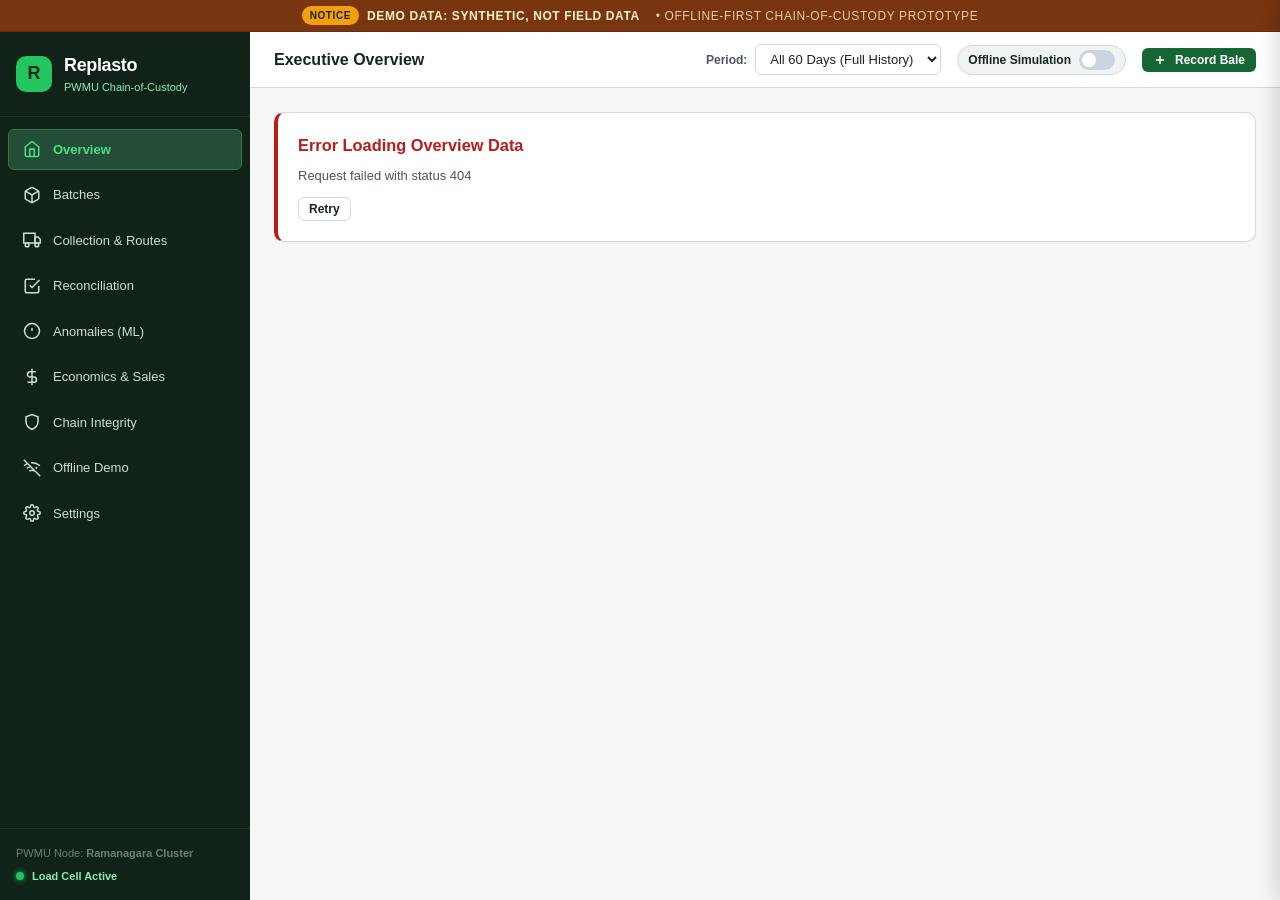
==== static/index.html @ 485a79fe "Initial commit: Replasto offline-first chain-of-custody dashboard" ====
<!DOCTYPE html>
<html lang="en">
<head>
  <meta charset="UTF-8">
  <meta name="viewport" content="width=device-width, initial-scale=1.0">
  <title>Replasto — Rural Plastic Waste Chain-of-Custody</title>
  <link rel="stylesheet" href="/static/css/style.css">
  <!-- Offline Vendored Chart.js (No external network calls) -->
  <script src="/static/vendor/chart.umd.min.js"></script>
</head>
<body>

  <!-- Persistent Demo Data Banner (Visible Across Every Screen) -->
  <header class="demo-banner" role="banner" id="demoBanner">
    <span class="badge-pill">NOTICE</span>
    <span>DEMO DATA: synthetic, not field data</span>
    <span style="opacity: 0.8; font-weight: normal; margin-left: 8px;">• Offline-first chain-of-custody prototype</span>
  </header>

  <div class="app-container">
    
    <!-- Left Navigation Sidebar -->
    <aside class="sidebar" id="sidebar" aria-label="Main Navigation">
      <div class="sidebar-header">
        <div class="brand-icon" aria-hidden="true">R</div>
        <div class="brand-text">
          <h1>Replasto</h1>
          <p>PWMU Chain-of-Custody</p>
        </div>
      </div>

      <nav class="sidebar-nav" id="sidebarNav">
        <a class="nav-item active" data-page="overview" id="nav-overview">
          <svg viewBox="0 0 24 24" fill="none" stroke-width="2"><path d="M3 9l9-7 9 7v11a2 2 0 0 1-2 2H5a2 2 0 0 1-2-2z"></path><polyline points="9 22 9 12 15 12 15 22"></polyline></svg>
          <span>Overview</span>
        </a>
        <a class="nav-item" data-page="batches" id="nav-batches">
          <svg viewBox="0 0 24 24" fill="none" stroke-width="2"><path d="M21 16V8a2 2 0 0 0-1-1.73l-7-4a2 2 0 0 0-2 0l-7 4A2 2 0 0 0 3 8v8a2 2 0 0 0 1 1.73l7 4a2 2 0 0 0 2 0l7-4A2 2 0 0 0 21 16z"></path><polyline points="3.27 6.96 12 12.01 20.73 6.96"></polyline><line x1="12" y1="22.08" x2="12" y2="12"></line></svg>
          <span>Batches</span>
        </a>
        <a class="nav-item" data-page="collection" id="nav-collection">
          <svg viewBox="0 0 24 24" fill="none" stroke-width="2"><rect x="1" y="3" width="15" height="13"></rect><polygon points="16 8 20 8 23 11 23 16 16 16 16 8"></polygon><circle cx="5.5" cy="18.5" r="2.5"></circle><circle cx="18.5" cy="18.5" r="2.5"></circle></svg>
          <span>Collection & Routes</span>
        </a>
        <a class="nav-item" data-page="reconciliation" id="nav-reconciliation">
          <svg viewBox="0 0 24 24" fill="none" stroke-width="2"><polyline points="9 11 12 14 22 4"></polyline><path d="M21 12v7a2 2 0 0 1-2 2H5a2 2 0 0 1-2-2V5a2 2 0 0 1 2-2h11"></path></svg>
          <span>Reconciliation</span>
        </a>
        <a class="nav-item" data-page="anomalies" id="nav-anomalies">
          <svg viewBox="0 0 24 24" fill="none" stroke-width="2"><circle cx="12" cy="12" r="10"></circle><line x1="12" y1="8" x2="12" y2="12"></line><line x1="12" y1="16" x2="12.01" y2="16"></line></svg>
          <span>Anomalies (ML)</span>
        </a>
        <a class="nav-item" data-page="economics" id="nav-economics">
          <svg viewBox="0 0 24 24" fill="none" stroke-width="2"><line x1="12" y1="1" x2="12" y2="23"></line><path d="M17 5H9.5a3.5 3.5 0 0 0 0 7h5a3.5 3.5 0 0 1 0 7H6"></path></svg>
          <span>Economics & Sales</span>
        </a>
        <a class="nav-item" data-page="integrity" id="nav-integrity">
          <svg viewBox="0 0 24 24" fill="none" stroke-width="2"><path d="M12 22s8-4 8-10V5l-8-3-8 3v7c0 6 8 10 8 10z"></path></svg>
          <span>Chain Integrity</span>
        </a>
        <a class="nav-item" data-page="offline" id="nav-offline">
          <svg viewBox="0 0 24 24" fill="none" stroke-width="2"><line x1="1" y1="1" x2="23" y2="23"></line><path d="M16.72 11.06A10.94 10.94 0 0 1 19 12.55"></path><path d="M5 12.55a10.94 10.94 0 0 1 5.17-2.39"></path><path d="M10.71 5.05A16 16 0 0 1 22.58 9"></path><path d="M1.42 9a15.91 15.91 0 0 1 4.7-2.88"></path><path d="M8.53 16.11a6 6 0 0 1 6.95 0"></path><line x1="12" y1="20" x2="12.01" y2="20"></line></svg>
          <span>Offline Demo</span>
        </a>
        <a class="nav-item" data-page="settings" id="nav-settings">
          <svg viewBox="0 0 24 24" fill="none" stroke-width="2"><circle cx="12" cy="12" r="3"></circle><path d="M19.4 15a1.65 1.65 0 0 0 .33 1.82l.06.06a2 2 0 0 1 0 2.83 2 2 0 0 1-2.83 0l-.06-.06a1.65 1.65 0 0 0-1.82-.33 1.65 1.65 0 0 0-1 1.51V21a2 2 0 0 1-2 2 2 2 0 0 1-2-2v-.09A1.65 1.65 0 0 0 9 19.4a1.65 1.65 0 0 0-1.82.33l-.06.06a2 2 0 0 1-2.83 0 2 2 0 0 1 0-2.83l.06-.06a1.65 1.65 0 0 0 .33-1.82 1.65 1.65 0 0 0-1.51-1H3a2 2 0 0 1-2-2 2 2 0 0 1 2-2h.09A1.65 1.65 0 0 0 4.6 9a1.65 1.65 0 0 0-.33-1.82l-.06-.06a2 2 0 0 1 0-2.83 2 2 0 0 1 2.83 0l.06.06a1.65 1.65 0 0 0 1.82.33H9a1.65 1.65 0 0 0 1-1.51V3a2 2 0 0 1 2-2 2 2 0 0 1 2 2v.09a1.65 1.65 0 0 0 1 1.51 1.65 1.65 0 0 0 1.82-.33l.06-.06a2 2 0 0 1 2.83 0 2 2 0 0 1 0 2.83l-.06.06a1.65 1.65 0 0 0-.33 1.82V9a1.65 1.65 0 0 0 1.51 1H21a2 2 0 0 1 2 2 2 2 0 0 1-2 2h-.09a1.65 1.65 0 0 0-1.51 1z"></path></svg>
          <span>Settings</span>
        </a>
      </nav>

      <div class="sidebar-footer">
        <div>PWMU Node: <strong>Ramanagara Cluster</strong></div>
        <div class="node-status-indicator">
          <div class="pulse-dot"></div>
          <span>Load Cell Active</span>
        </div>
      </div>
    </aside>

    <!-- Main Wrapper -->
    <div class="main-wrapper">
      
      <!-- Top Application Bar -->
      <header class="top-bar">
        <div class="top-bar-left">
          <button class="menu-toggle-btn" id="menuToggleBtn" aria-label="Toggle Navigation">
            <svg width="20" height="20" viewBox="0 0 24 24" fill="none" stroke="currentColor" stroke-width="2"><line x1="3" y1="12" x2="21" y2="12"></line><line x1="3" y1="6" x2="21" y2="6"></line><line x1="3" y1="18" x2="21" y2="18"></line></svg>
          </button>
          <div class="page-title-badge" id="topPageTitle">Overview</div>
        </div>

        <div class="top-bar-right">
          <!-- Global Date Range Filter -->
          <div class="filter-group">
            <label for="globalDateRange">Period:</label>
            <select class="select-input" id="globalDateRange">
              <option value="ALL">All 60 Days (Full History)</option>
              <option value="30">Last 30 Days</option>
              <option value="14">Last 14 Days</option>
              <option value="7">Last 7 Days</option>
            </select>
          </div>

          <!-- Offline Simulation Toggle Switch -->
          <div class="offline-toggle-container" title="Simulate field shed disconnection without network">
            <span class="offline-label">Offline Simulation</span>
            <label class="toggle-switch">
              <input type="checkbox" id="offlineModeToggle">
              <span class="toggle-slider"></span>
            </label>
            <span class="offline-queue-badge" id="offlineQueueBadge" style="display:none;">Queued: 0</span>
          </div>

          <!-- Quick Action: Record Bale -->
          <button class="btn btn-primary btn-sm" id="quickAddBatchBtn">
            <svg width="14" height="14" viewBox="0 0 24 24" fill="none" stroke="currentColor" stroke-width="2.5"><line x1="12" y1="5" x2="12" y2="19"></line><line x1="5" y1="12" x2="19" y2="12"></line></svg>
            <span>Record Bale</span>
          </button>
        </div>
      </header>

      <!-- Dynamic Page View Container -->
      <main class="content-area" id="appView">
        <!-- Injected via ES Modules router -->
      </main>

    </div>
  </div>

  <!-- Detail Drawer for Batches -->
  <div class="drawer-backdrop" id="drawerBackdrop"></div>
  <aside class="detail-drawer" id="batchDrawer" aria-label="Batch Details Drawer">
    <div class="drawer-header">
      <h3 style="font-size: 16px; font-weight: 700;" id="drawerTitle">Bale Details</h3>
      <button class="drawer-close-btn" id="drawerCloseBtn" aria-label="Close drawer">&times;</button>
    </div>
    <div class="drawer-body" id="drawerBody">
      <!-- Dynamic Batch Data -->
    </div>
  </aside>

  <!-- Add Batch Modal -->
  <div class="modal-backdrop" id="addBatchModal">
    <div class="modal-dialog">
      <div class="modal-header">
        <h3 style="font-size: 15px; font-weight: 700;">Record Hardware Bale Weighment</h3>
        <button class="drawer-close-btn" id="closeAddBatchModal">&times;</button>
      </div>
      <form id="addBatchForm">
        <div class="modal-body">
          <div class="form-group">
            <label for="newBatchVillage">Village Shed Node</label>
            <select class="form-control" id="newBatchVillage" required>
              <!-- Populated via API -->
            </select>
          </div>
          <div class="form-group">
            <label for="newBatchStream">Plastic Stream</label>
            <select class="form-control" id="newBatchStream" required>
              <option value="MLP">MLP (Multi-Layer Plastic)</option>
              <option value="HDPE">HDPE (High-Density Polyethylene)</option>
              <option value="LDPE">LDPE (Low-Density Film)</option>
              <option value="PET">PET (Bottles & Containers)</option>
              <option value="Mixed">Mixed Plastics</option>
            </select>
          </div>
          <div class="form-group">
            <label for="newBatchKg">Load Cell Mass (kg)</label>
            <input type="number" step="0.1" min="1" max="250" class="form-control" id="newBatchKg" placeholder="e.g. 56.4" required>
            <div class="form-helper">Calibrated digital scale reading from node load-cell platform.</div>
          </div>
          <div class="form-group">
            <label for="newBatchOperator">Operator ID</label>
            <input type="text" class="form-control" id="newBatchOperator" value="OP-101 (Ramesh)" required>
          </div>
        </div>
        <div class="modal-footer">
          <button type="button" class="btn btn-secondary" id="cancelAddBatch">Cancel</button>
          <button type="submit" class="btn btn-primary" id="submitAddBatch">Save Weighment</button>
        </div>
      </form>
    </div>
  </div>

  <!-- Edit Version Modal -->
  <div class="modal-backdrop" id="editVersionModal">
    <div class="modal-dialog">
      <div class="modal-header">
        <h3 style="font-size: 15px; font-weight: 700;">Create Corrective Batch Version</h3>
        <button class="drawer-close-btn" id="closeEditVersionModal">&times;</button>
      </div>
      <form id="editVersionForm">
        <div class="modal-body">
          <input type="hidden" id="editBatchId">
          <div style="font-size: 12px; color: var(--color-text-muted); margin-bottom: 12px;">
            Edits create a new version row and append to the audit trail. Prior records are preserved in the tamper-evident chain.
          </div>
          <div class="form-group">
            <label for="editStream">Plastic Stream</label>
            <select class="form-control" id="editStream">
              <option value="MLP">MLP (Multi-Layer Plastic)</option>
              <option value="HDPE">HDPE (High-Density Polyethylene)</option>
              <option value="LDPE">LDPE (Low-Density Film)</option>
              <option value="PET">PET (Bottles & Containers)</option>
              <option value="Mixed">Mixed Plastics</option>
            </select>
          </div>
          <div class="form-group">
            <label for="editKg">Corrected Mass (kg)</label>
            <input type="number" step="0.1" min="1" class="form-control" id="editKg" required>
          </div>
          <div class="form-group">
            <label for="editReason">Audit Reason for Correction</label>
            <input type="text" class="form-control" id="editReason" placeholder="e.g. Tare tare offset re-check after zero calibration" required minlength="4">
          </div>
        </div>
        <div class="modal-footer">
          <button type="button" class="btn btn-secondary" id="cancelEditVersion">Cancel</button>
          <button type="submit" class="btn btn-primary">Save New Version</button>
        </div>
      </form>
    </div>
  </div>

  <!-- Toast Notification Root -->
  <div class="toast-container" id="toastContainer" aria-live="polite"></div>

  <!-- Application Bootstrap -->
  <script type="module" src="/static/js/app.js"></script>

</body>
</html>
---- static/css/style.css ----
/* Replasto - Offline-First Chain-of-Custody System
   Design System: Earth & Forest Sustainability Palette (Zero Blue)
   Primary: Forest Green (#166534), Deep Pine (#14281D), Amber (#D97706), Alert Red (#B91C1C)
*/

:root {
  /* Brand Earth / Forest Colors */
  --color-primary: #166534;
  --color-primary-hover: #14532D;
  --color-primary-light: #DCFCE7;
  --color-primary-border: #86EFAC;
  
  --color-dark-pine: #14281D;
  --color-sidebar-bg: #112218;
  --color-sidebar-hover: #1B3828;
  --color-sidebar-active: #234D37;

  /* Accent & Warnings (Warm Amber/Ochre) */
  --color-accent: #D97706;
  --color-accent-light: #FEF3C7;
  --color-accent-dark: #92400E;

  /* Status Colors */
  --color-success: #15803D;
  --color-success-bg: #F0FDF4;
  --color-success-border: #BBF7D0;

  --color-warning: #B45309;
  --color-warning-bg: #FFFBEB;
  --color-warning-border: #FDE68A;

  --color-danger: #B91C1C;
  --color-danger-bg: #FEF2F2;
  --color-danger-border: #FECACA;

  /* Surfaces & Neutrals */
  --color-bg: #F5F7F5;
  --color-surface: #FFFFFF;
  --color-surface-subtle: #F0F4F1;
  --color-border: #D1DCD3;
  --color-border-light: #E5EBE6;
  
  --color-text-main: #14281D;
  --color-text-muted: #4B5563;
  --color-text-dim: #6B7280;
  --color-text-inverse: #FFFFFF;

  /* Spacing Grid (8px baseline) */
  --space-1: 4px;
  --space-2: 8px;
  --space-3: 12px;
  --space-4: 16px;
  --space-5: 20px;
  --space-6: 24px;
  --space-8: 32px;
  --space-10: 40px;

  /* Typography */
  --font-stack: -apple-system, BlinkMacSystemFont, "Segoe UI", Roboto, "Helvetica Neue", Arial, sans-serif;
  --font-mono: ui-monospace, SFMono-Regular, Menlo, Monaco, Consolas, "Liberation Mono", monospace;

  /* Borders & Shadows */
  --radius-sm: 6px;
  --radius-md: 10px;
  --radius-lg: 14px;
  --radius-full: 9999px;
  --shadow-sm: 0 1px 2px rgba(20, 40, 29, 0.05);
  --shadow-md: 0 4px 6px -1px rgba(20, 40, 29, 0.08), 0 2px 4px -2px rgba(20, 40, 29, 0.05);
  --shadow-lg: 0 10px 15px -3px rgba(20, 40, 29, 0.1), 0 4px 6px -4px rgba(20, 40, 29, 0.05);
}

/* Reset & Base */
*, *::before, *::after {
  box-sizing: border-box;
  margin: 0;
  padding: 0;
}

body {
  font-family: var(--font-stack);
  font-size: 14px;
  line-height: 1.5;
  color: var(--color-text-main);
  background-color: var(--color-bg);
  min-height: 100vh;
  display: flex;
  flex-direction: column;
  -webkit-font-smoothing: antialiased;
}

/* Persistent Demo Data Banner */
.demo-banner {
  background-color: #78350F;
  color: #FEF3C7;
  font-size: 12px;
  font-weight: 700;
  letter-spacing: 0.05em;
  text-transform: uppercase;
  text-align: center;
  padding: 6px 16px;
  display: flex;
  align-items: center;
  justify-content: center;
  gap: 8px;
  z-index: 1000;
  border-bottom: 1px solid rgba(0, 0, 0, 0.15);
}
.demo-banner span.badge-pill {
  background-color: #F59E0B;
  color: #14281D;
  padding: 2px 8px;
  border-radius: var(--radius-full);
  font-size: 10px;
  font-weight: 800;
}

/* App Layout */
.app-container {
  display: flex;
  flex: 1;
  min-height: calc(100vh - 33px);
  position: relative;
}

/* Sidebar Navigation */
.sidebar {
  width: 250px;
  background-color: var(--color-sidebar-bg);
  color: #D1DCD3;
  display: flex;
  flex-direction: column;
  flex-shrink: 0;
  transition: transform 0.25s ease;
  z-index: 900;
}

.sidebar-header {
  padding: var(--space-5) var(--space-4);
  border-bottom: 1px solid #1C3626;
  display: flex;
  align-items: center;
  gap: var(--space-3);
}

.brand-icon {
  width: 36px;
  height: 36px;
  background-color: #22C55E;
  border-radius: var(--radius-md);
  display: flex;
  align-items: center;
  justify-content: center;
  color: #0F2E1B;
  font-weight: 900;
  font-size: 18px;
}

.brand-text h1 {
  font-size: 18px;
  font-weight: 800;
  color: #FFFFFF;
  letter-spacing: -0.02em;
}

.brand-text p {
  font-size: 11px;
  color: #86EFAC;
  font-weight: 500;
}

.sidebar-nav {
  padding: var(--space-3) var(--space-2);
  display: flex;
  flex-direction: column;
  gap: 4px;
  flex: 1;
  overflow-y: auto;
}

.nav-item {
  display: flex;
  align-items: center;
  gap: var(--space-3);
  padding: 10px 14px;
  border-radius: var(--radius-sm);
  color: #D1DCD3;
  text-decoration: none;
  font-weight: 500;
  font-size: 13px;
  transition: all 0.15s ease;
  cursor: pointer;
  border: 1px solid transparent;
}

.nav-item:hover {
  background-color: var(--color-sidebar-hover);
  color: #FFFFFF;
}

.nav-item.active {
  background-color: var(--color-sidebar-active);
  color: #4ADE80;
  font-weight: 600;
  border-color: #2E7D32;
}

.nav-item svg {
  width: 18px;
  height: 18px;
  flex-shrink: 0;
  stroke: currentColor;
}

.sidebar-footer {
  padding: var(--space-4);
  border-top: 1px solid #1C3626;
  font-size: 11px;
  color: #6B8272;
}

.node-status-indicator {
  display: flex;
  align-items: center;
  gap: 8px;
  margin-top: 6px;
  color: #86EFAC;
  font-weight: 600;
}
.pulse-dot {
  width: 8px;
  height: 8px;
  background-color: #22C55E;
  border-radius: 50%;
  box-shadow: 0 0 6px #22C55E;
}

/* Main Content Area */
.main-wrapper {
  flex: 1;
  display: flex;
  flex-direction: column;
  min-width: 0;
  overflow-x: hidden;
}

/* Top App Bar */
.top-bar {
  background-color: var(--color-surface);
  border-bottom: 1px solid var(--color-border);
  padding: var(--space-3) var(--space-6);
  display: flex;
  align-items: center;
  justify-content: space-between;
  gap: var(--space-4);
  position: sticky;
  top: 0;
  z-index: 800;
}

.top-bar-left {
  display: flex;
  align-items: center;
  gap: var(--space-3);
}

.menu-toggle-btn {
  display: none;
  background: none;
  border: 1px solid var(--color-border);
  border-radius: var(--radius-sm);
  padding: 6px 10px;
  cursor: pointer;
  color: var(--color-text-main);
}

.page-title-badge {
  font-size: 16px;
  font-weight: 700;
  color: var(--color-text-main);
  display: flex;
  align-items: center;
  gap: 8px;
}

.top-bar-right {
  display: flex;
  align-items: center;
  gap: var(--space-4);
  flex-wrap: wrap;
}

/* Date Range Filter Selector */
.filter-group {
  display: flex;
  align-items: center;
  gap: 8px;
}
.filter-group label {
  font-size: 12px;
  font-weight: 600;
  color: var(--color-text-muted);
}
select.select-input, input.text-input {
  font-family: inherit;
  font-size: 13px;
  padding: 6px 10px;
  border: 1px solid var(--color-border);
  border-radius: var(--radius-sm);
  background-color: var(--color-surface);
  color: var(--color-text-main);
  outline: none;
  transition: border-color 0.15s ease;
}
select.select-input:focus, input.text-input:focus {
  border-color: var(--color-primary);
  box-shadow: 0 0 0 2px var(--color-primary-light);
}

/* Offline Toggle Pill */
.offline-toggle-container {
  display: flex;
  align-items: center;
  gap: 8px;
  background-color: var(--color-surface-subtle);
  padding: 4px 10px;
  border-radius: var(--radius-full);
  border: 1px solid var(--color-border);
}
.offline-label {
  font-size: 12px;
  font-weight: 600;
}
.toggle-switch {
  position: relative;
  display: inline-block;
  width: 36px;
  height: 20px;
}
.toggle-switch input {
  opacity: 0;
  width: 0;
  height: 0;
}
.toggle-slider {
  position: absolute;
  cursor: pointer;
  top: 0; left: 0; right: 0; bottom: 0;
  background-color: #CBD5E1;
  transition: .3s;
  border-radius: 20px;
}
.toggle-slider:before {
  position: absolute;
  content: "";
  height: 14px;
  width: 14px;
  left: 3px;
  bottom: 3px;
  background-color: white;
  transition: .3s;
  border-radius: 50%;
}
input:checked + .toggle-slider {
  background-color: var(--color-accent);
}
input:checked + .toggle-slider:before {
  transform: translateX(16px);
}
.offline-queue-badge {
  font-size: 11px;
  font-weight: 700;
  padding: 2px 7px;
  border-radius: var(--radius-full);
  background-color: var(--color-accent);
  color: #FFFFFF;
}

/* Page Content Container */
.content-area {
  padding: var(--space-6);
  flex: 1;
}

/* Card System */
.card {
  background-color: var(--color-surface);
  border: 1px solid var(--color-border);
  border-radius: var(--radius-md);
  padding: var(--space-5);
  box-shadow: var(--shadow-sm);
  margin-bottom: var(--space-5);
}

.card-header {
  display: flex;
  align-items: center;
  justify-content: space-between;
  margin-bottom: var(--space-4);
  gap: var(--space-2);
}

.card-title {
  font-size: 15px;
  font-weight: 700;
  color: var(--color-text-main);
  display: flex;
  align-items: center;
  gap: 8px;
}

.card-subtitle {
  font-size: 12px;
  color: var(--color-text-dim);
  margin-top: 2px;
}

/* Grid Layouts */
.grid-kpi {
  display: grid;
  grid-template-columns: repeat(auto-fit, minmax(210px, 1fr));
  gap: var(--space-4);
  margin-bottom: var(--space-6);
}

.kpi-card {
  background-color: var(--color-surface);
  border: 1px solid var(--color-border);
  border-radius: var(--radius-md);
  padding: var(--space-4) var(--space-5);
  display: flex;
  flex-direction: column;
  gap: 4px;
  position: relative;
  overflow: hidden;
}

.kpi-card::before {
  content: "";
  position: absolute;
  top: 0;
  left: 0;
  bottom: 0;
  width: 4px;
  background-color: var(--color-primary);
}
.kpi-card.kpi-warning::before {
  background-color: var(--color-accent);
}
.kpi-card.kpi-danger::before {
  background-color: var(--color-danger);
}

.kpi-label {
  font-size: 12px;
  font-weight: 600;
  color: var(--color-text-muted);
  text-transform: uppercase;
  letter-spacing: 0.03em;
}

.kpi-value {
  font-size: 26px;
  font-weight: 800;
  color: var(--color-text-main);
  line-height: 1.2;
}

.kpi-subtext {
  font-size: 11px;
  color: var(--color-text-dim);
}

/* Status Chips */
.chip {
  display: inline-flex;
  align-items: center;
  gap: 6px;
  padding: 3px 9px;
  border-radius: var(--radius-full);
  font-size: 11px;
  font-weight: 600;
  white-space: nowrap;
}

.chip-ok, .chip-verified {
  background-color: var(--color-success-bg);
  color: var(--color-success);
  border: 1px solid var(--color-success-border);
}

.chip-flagged, .chip-danger {
  background-color: var(--color-danger-bg);
  color: var(--color-danger);
  border: 1px solid var(--color-danger-border);
}

.chip-unverified, .chip-warning {
  background-color: var(--color-warning-bg);
  color: var(--color-warning);
  border: 1px solid var(--color-warning-border);
}

.chip-recorded, .chip-neutral {
  background-color: var(--color-surface-subtle);
  color: var(--color-text-muted);
  border: 1px solid var(--color-border);
}

.chip-stream {
  background-color: #E2E8F0;
  color: #1E293B;
  font-weight: 700;
}

.chip-assumption {
  background-color: #FEF3C7;
  color: #92400E;
  border: 1px solid #FCD34D;
  font-size: 10px;
  text-transform: uppercase;
  font-weight: 800;
}

/* Tables */
.table-responsive {
  width: 100%;
  overflow-x: auto;
  border: 1px solid var(--color-border);
  border-radius: var(--radius-md);
  background-color: var(--color-surface);
}

table.data-table {
  width: 100%;
  border-collapse: collapse;
  text-align: left;
  font-size: 13px;
}

table.data-table th {
  background-color: var(--color-surface-subtle);
  color: var(--color-text-muted);
  font-weight: 600;
  padding: 10px 14px;
  border-bottom: 1px solid var(--color-border);
  white-space: nowrap;
  user-select: none;
}

table.data-table th.sortable {
  cursor: pointer;
}
table.data-table th.sortable:hover {
  color: var(--color-primary);
}

table.data-table td {
  padding: 11px 14px;
  border-bottom: 1px solid var(--color-border-light);
  color: var(--color-text-main);
  vertical-align: middle;
}

table.data-table tbody tr {
  transition: background-color 0.12s ease;
}

table.data-table tbody tr.clickable-row {
  cursor: pointer;
}

table.data-table tbody tr.clickable-row:hover {
  background-color: #F0FDF4;
}

table.data-table code {
  font-family: var(--font-mono);
  font-size: 11px;
  background-color: var(--color-surface-subtle);
  padding: 2px 5px;
  border-radius: 4px;
  border: 1px solid var(--color-border-light);
}

/* Buttons */
.btn {
  display: inline-flex;
  align-items: center;
  justify-content: center;
  gap: 8px;
  font-family: inherit;
  font-size: 13px;
  font-weight: 600;
  padding: 8px 16px;
  border-radius: var(--radius-sm);
  border: 1px solid transparent;
  cursor: pointer;
  transition: all 0.15s ease;
  text-decoration: none;
}

.btn:focus-visible {
  outline: 2px solid var(--color-primary);
  outline-offset: 2px;
}

.btn-primary {
  background-color: var(--color-primary);
  color: #FFFFFF;
}
.btn-primary:hover {
  background-color: var(--color-primary-hover);
}

.btn-secondary {
  background-color: var(--color-surface);
  border-color: var(--color-border);
  color: var(--color-text-main);
}
.btn-secondary:hover {
  background-color: var(--color-surface-subtle);
}

.btn-warning {
  background-color: var(--color-accent);
  color: #FFFFFF;
}
.btn-warning:hover {
  background-color: #B45309;
}

.btn-danger {
  background-color: var(--color-danger);
  color: #FFFFFF;
}
.btn-danger:hover {
  background-color: #991B1B;
}

.btn-sm {
  padding: 4px 10px;
  font-size: 12px;
}

/* Progress Fill Bar for Sheds */
.fill-progress-track {
  width: 100%;
  height: 10px;
  background-color: #E2E8F0;
  border-radius: var(--radius-full);
  overflow: hidden;
  margin: 6px 0;
}
.fill-progress-bar {
  height: 100%;
  background-color: var(--color-primary);
  border-radius: var(--radius-full);
  transition: width 0.4s ease;
}
.fill-progress-bar.urgent {
  background-color: var(--color-danger);
}
.fill-progress-bar.warning {
  background-color: var(--color-accent);
}

/* Detail Drawer (Side Sheet) */
.drawer-backdrop {
  position: fixed;
  top: 0; left: 0; right: 0; bottom: 0;
  background-color: rgba(20, 40, 29, 0.4);
  backdrop-filter: blur(2px);
  z-index: 1100;
  opacity: 0;
  pointer-events: none;
  transition: opacity 0.25s ease;
}
.drawer-backdrop.active {
  opacity: 1;
  pointer-events: auto;
}

.detail-drawer {
  position: fixed;
  top: 0; right: 0; bottom: 0;
  width: 460px;
  max-width: 90vw;
  background-color: var(--color-surface);
  box-shadow: -4px 0 20px rgba(0, 0, 0, 0.15);
  z-index: 1200;
  transform: translateX(100%);
  transition: transform 0.25s ease;
  display: flex;
  flex-direction: column;
}

.detail-drawer.open {
  transform: translateX(0);
}

.drawer-header {
  padding: var(--space-4) var(--space-5);
  border-bottom: 1px solid var(--color-border);
  display: flex;
  align-items: center;
  justify-content: space-between;
}

.drawer-body {
  padding: var(--space-5);
  flex: 1;
  overflow-y: auto;
  display: flex;
  flex-direction: column;
  gap: var(--space-4);
}

.drawer-close-btn {
  background: none;
  border: none;
  font-size: 20px;
  cursor: pointer;
  color: var(--color-text-muted);
}

/* Key Value Pairs in Drawer */
.kv-row {
  display: flex;
  justify-content: space-between;
  align-items: flex-start;
  padding: 6px 0;
  border-bottom: 1px solid var(--color-border-light);
  font-size: 13px;
}
.kv-key {
  color: var(--color-text-muted);
  font-weight: 500;
}
.kv-val {
  font-weight: 600;
  text-align: right;
  word-break: break-all;
}

/* Modal Popup */
.modal-backdrop {
  position: fixed;
  top: 0; left: 0; right: 0; bottom: 0;
  background-color: rgba(20, 40, 29, 0.45);
  z-index: 1300;
  display: none;
  align-items: center;
  justify-content: center;
  padding: 16px;
}
.modal-backdrop.active {
  display: flex;
}
.modal-dialog {
  background-color: var(--color-surface);
  border-radius: var(--radius-md);
  border: 1px solid var(--color-border);
  width: 520px;
  max-width: 95vw;
  max-height: 90vh;
  display: flex;
  flex-direction: column;
  box-shadow: var(--shadow-lg);
  overflow: hidden;
}
.modal-header {
  padding: var(--space-4) var(--space-5);
  border-bottom: 1px solid var(--color-border);
  display: flex;
  align-items: center;
  justify-content: space-between;
}
.modal-body {
  padding: var(--space-5);
  overflow-y: auto;
}
.modal-footer {
  padding: var(--space-4) var(--space-5);
  border-top: 1px solid var(--color-border);
  display: flex;
  justify-content: flex-end;
  gap: var(--space-3);
  background-color: var(--color-surface-subtle);
}

/* Toast Container */
.toast-container {
  position: fixed;
  bottom: 24px;
  right: 24px;
  display: flex;
  flex-direction: column;
  gap: 10px;
  z-index: 2000;
  pointer-events: none;
}
.toast {
  pointer-events: auto;
  min-width: 280px;
  max-width: 400px;
  padding: 12px 16px;
  border-radius: var(--radius-sm);
  background-color: var(--color-dark-pine);
  color: #FFFFFF;
  box-shadow: var(--shadow-lg);
  font-size: 13px;
  display: flex;
  align-items: center;
  gap: 10px;
  animation: slideIn 0.25s ease;
  border-left: 4px solid var(--color-primary);
}
.toast.toast-error {
  border-left-color: var(--color-danger);
}
.toast.toast-warning {
  border-left-color: var(--color-accent);
}
@keyframes slideIn {
  from { transform: translateY(100%); opacity: 0; }
  to { transform: translateY(0); opacity: 1; }
}

/* Form Styles */
.form-group {
  margin-bottom: var(--space-4);
}
.form-group label {
  display: block;
  font-size: 12px;
  font-weight: 600;
  color: var(--color-text-muted);
  margin-bottom: 6px;
}
.form-control {
  width: 100%;
  font-family: inherit;
  font-size: 13px;
  padding: 8px 12px;
  border: 1px solid var(--color-border);
  border-radius: var(--radius-sm);
  background-color: var(--color-surface);
  color: var(--color-text-main);
  outline: none;
}
.form-control:focus {
  border-color: var(--color-primary);
  box-shadow: 0 0 0 2px var(--color-primary-light);
}
.form-helper {
  font-size: 11px;
  color: var(--color-text-dim);
  margin-top: 4px;
}

/* Action Badges in Economics */
.action-sell {
  background-color: #DCFCE7;
  color: #14532D;
  border: 1px solid #86EFAC;
  padding: 3px 8px;
  border-radius: var(--radius-full);
  font-weight: 700;
}
.action-hold {
  background-color: #FEF3C7;
  color: #92400E;
  border: 1px solid #FCD34D;
  padding: 3px 8px;
  border-radius: var(--radius-full);
  font-weight: 700;
}
.action-pool {
  background-color: #E0E7FF;
  color: #3730A3;
  border: 1px solid #C7D2FE;
  padding: 3px 8px;
  border-radius: var(--radius-full);
  font-weight: 700;
}

/* Responsive Breakpoints */
@media (max-width: 1024px) {
  .sidebar {
    position: fixed;
    top: 33px;
    bottom: 0;
    left: 0;
    transform: translateX(-100%);
  }
  .sidebar.open {
    transform: translateX(0);
  }
  .menu-toggle-btn {
    display: inline-flex;
  }
  .top-bar {
    padding: var(--space-3) var(--space-4);
  }
  .content-area {
    padding: var(--space-4);
  }
}

@media (max-width: 640px) {
  .grid-kpi {
    grid-template-columns: 1fr;
  }
  .top-bar {
    flex-direction: column;
    align-items: stretch;
    gap: var(--space-3);
  }
  .top-bar-right {
    justify-content: space-between;
  }
  .detail-drawer {
    width: 100vw;
    max-width: 100vw;
  }
}
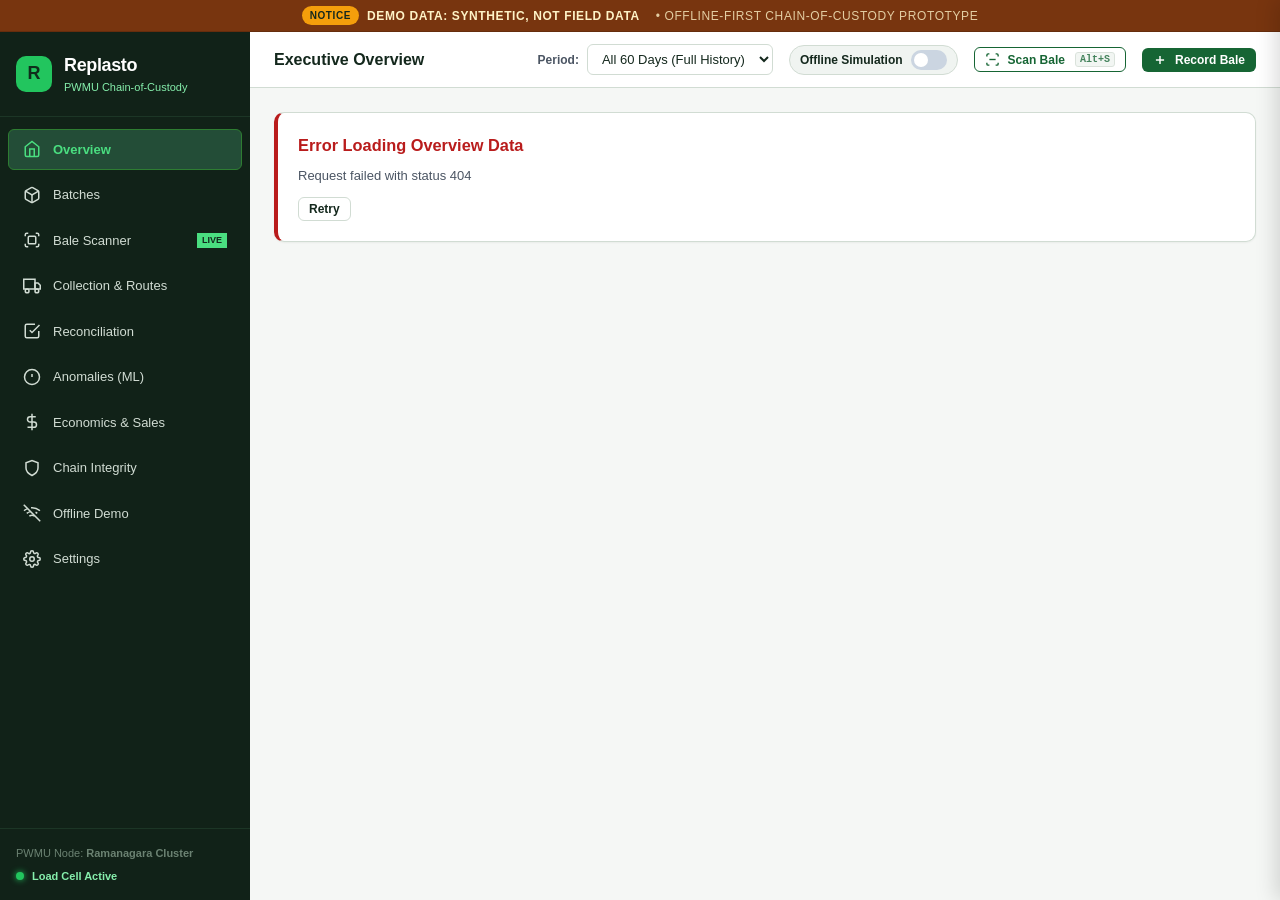
==== commit 4131f57b: "Add public mobile bale passport and QR code direct URL navigation" ====
--- a/static/index.html
+++ b/static/index.html
@@ -5,8 +5,9 @@
   <meta name="viewport" content="width=device-width, initial-scale=1.0">
   <title>Replasto — Rural Plastic Waste Chain-of-Custody</title>
   <link rel="stylesheet" href="/static/css/style.css">
-  <!-- Offline Vendored Chart.js (No external network calls) -->
+  <!-- Offline Vendored Chart.js & jsQR (No external network calls) -->
   <script src="/static/vendor/chart.umd.min.js"></script>
+  <script src="/static/vendor/jsQR.min.js"></script>
 </head>
 <body>
 
@@ -37,6 +38,19 @@
         <a class="nav-item" data-page="batches" id="nav-batches">
           <svg viewBox="0 0 24 24" fill="none" stroke-width="2"><path d="M21 16V8a2 2 0 0 0-1-1.73l-7-4a2 2 0 0 0-2 0l-7 4A2 2 0 0 0 3 8v8a2 2 0 0 0 1 1.73l7 4a2 2 0 0 0 2 0l7-4A2 2 0 0 0 21 16z"></path><polyline points="3.27 6.96 12 12.01 20.73 6.96"></polyline><line x1="12" y1="22.08" x2="12" y2="12"></line></svg>
           <span>Batches</span>
+        </a>
+        <a class="nav-item scanner-nav-highlight" data-action="scan" id="nav-scan-bale" title="Scan Bale QR Code or Barcode (Alt+S)">
+          <svg viewBox="0 0 24 24" fill="none" stroke-width="2">
+            <path d="M3 7V5a2 2 0 0 1 2-2h2"></path>
+            <path d="M17 3h2a2 2 0 0 1 2 2v2"></path>
+            <path d="M21 17v2a2 2 0 0 1-2 2h-2"></path>
+            <path d="M7 21H5a2 2 0 0 1-2-2v-2"></path>
+            <rect x="7" y="7" width="10" height="10" rx="1.5"></rect>
+          </svg>
+          <span style="display:flex; justify-content:space-between; align-items:center; width:100%;">
+            <span>Bale Scanner</span>
+            <span class="badge-pill" style="font-size:9px; background:#4ADE80; color:#14281D; padding:1px 5px; font-weight:800;">LIVE</span>
+          </span>
         </a>
         <a class="nav-item" data-page="collection" id="nav-collection">
           <svg viewBox="0 0 24 24" fill="none" stroke-width="2"><rect x="1" y="3" width="15" height="13"></rect><polygon points="16 8 20 8 23 11 23 16 16 16 16 8"></polygon><circle cx="5.5" cy="18.5" r="2.5"></circle><circle cx="18.5" cy="18.5" r="2.5"></circle></svg>
@@ -111,6 +125,19 @@
             <span class="offline-queue-badge" id="offlineQueueBadge" style="display:none;">Queued: 0</span>
           </div>
 
+          <!-- Quick Action: Scan Bale -->
+          <button class="btn btn-secondary btn-sm" id="scanBaleTopBtn" title="Scan Bale Tag QR / Barcode (Alt+S)" style="background:var(--color-surface); border:1px solid var(--color-primary); color:var(--color-primary); font-weight:700;">
+            <svg width="15" height="15" viewBox="0 0 24 24" fill="none" stroke="currentColor" stroke-width="2.2">
+              <path d="M3 7V5a2 2 0 0 1 2-2h2"></path>
+              <path d="M17 3h2a2 2 0 0 1 2 2v2"></path>
+              <path d="M21 17v2a2 2 0 0 1-2 2h-2"></path>
+              <path d="M7 21H5a2 2 0 0 1-2-2v-2"></path>
+              <line x1="7" y1="12" x2="17" y2="12"></line>
+            </svg>
+            <span>Scan Bale</span>
+            <kbd class="kbd-hint" style="font-size:10px; opacity:0.8; font-family:var(--font-mono); background:var(--color-surface-subtle); padding:1px 4px; border-radius:3px; margin-left:2px; border:1px solid var(--color-border);">Alt+S</kbd>
+          </button>
+
           <!-- Quick Action: Record Bale -->
           <button class="btn btn-primary btn-sm" id="quickAddBatchBtn">
             <svg width="14" height="14" viewBox="0 0 24 24" fill="none" stroke="currentColor" stroke-width="2.5"><line x1="12" y1="5" x2="12" y2="19"></line><line x1="5" y1="12" x2="19" y2="12"></line></svg>
@@ -222,6 +249,128 @@
     </div>
   </div>
 
+  <!-- Bale QR & Barcode Scanner Modal -->
+  <div class="modal-backdrop" id="scannerModal">
+    <div class="modal-dialog scanner-modal-dialog">
+      <div class="modal-header" style="background:var(--color-dark-pine); color:#FFFFFF;">
+        <div style="display:flex; align-items:center; gap:10px;">
+          <div style="background:rgba(74, 222, 128, 0.15); color:#4ADE80; border-radius:6px; width:32px; height:32px; display:flex; align-items:center; justify-content:center;">
+            <svg width="18" height="18" viewBox="0 0 24 24" fill="none" stroke="currentColor" stroke-width="2.2">
+              <path d="M3 7V5a2 2 0 0 1 2-2h2"></path>
+              <path d="M17 3h2a2 2 0 0 1 2 2v2"></path>
+              <path d="M21 17v2a2 2 0 0 1-2 2h-2"></path>
+              <path d="M7 21H5a2 2 0 0 1-2-2v-2"></path>
+              <rect x="7" y="7" width="10" height="10" rx="1.5"></rect>
+            </svg>
+          </div>
+          <div>
+            <h3 style="font-size: 15px; font-weight: 700; margin: 0; color:#FFFFFF;">Bale Hardware Tag Scanner</h3>
+            <p style="font-size: 11px; margin: 0; opacity: 0.8; color:#D1DCD3;">Optical QR seal & Barcode scanner for rural PWMU bales</p>
+          </div>
+        </div>
+        <button class="drawer-close-btn" id="closeScannerModal" style="color:#D1DCD3;" aria-label="Close scanner">&times;</button>
+      </div>
+
+      <!-- Scanner Mode Tabs -->
+      <div class="scanner-tabs-bar">
+        <button type="button" class="scanner-tab active" data-tab="camera">
+          <svg width="14" height="14" viewBox="0 0 24 24" fill="none" stroke="currentColor" stroke-width="2"><path d="M23 19a2 2 0 0 1-2 2H3a2 2 0 0 1-2-2V8a2 2 0 0 1 2-2h4l2-3h6l2 3h4a2 2 0 0 1 2 2z"></path><circle cx="12" cy="13" r="4"></circle></svg>
+          <span>Live Camera</span>
+        </button>
+        <button type="button" class="scanner-tab" data-tab="upload">
+          <svg width="14" height="14" viewBox="0 0 24 24" fill="none" stroke="currentColor" stroke-width="2"><path d="M21 15v4a2 2 0 0 1-2 2H5a2 2 0 0 1-2-2v-4"></path><polyline points="17 8 12 3 7 8"></polyline><line x1="12" y1="3" x2="12" y2="15"></line></svg>
+          <span>Upload Image</span>
+        </button>
+        <button type="button" class="scanner-tab" data-tab="manual">
+          <svg width="14" height="14" viewBox="0 0 24 24" fill="none" stroke="currentColor" stroke-width="2"><rect x="2" y="4" width="20" height="16" rx="2"></rect><path d="M6 8h.01M10 8h.01M14 8h.01M18 8h.01M6 12h.01M10 12h.01M14 12h.01M18 12h.01M8 16h8"></path></svg>
+          <span>Enter / USB Gun</span>
+        </button>
+        <button type="button" class="scanner-tab" data-tab="samples">
+          <svg width="14" height="14" viewBox="0 0 24 24" fill="none" stroke="currentColor" stroke-width="2"><polygon points="13 2 3 14 12 14 11 22 21 10 12 10 13 2"></polygon></svg>
+          <span>Demo Tags</span>
+        </button>
+      </div>
+
+      <div class="modal-body" style="padding:16px;">
+        <!-- Live Camera Viewfinder Panel -->
+        <div class="scanner-panel active" data-panel="camera">
+          <div class="scanner-viewfinder-container">
+            <video id="scannerVideo" autoplay playsinline muted class="scanner-video"></video>
+            
+            <!-- Reticle / Target Guides -->
+            <div class="scanner-overlay" id="scannerOverlay">
+              <div class="scanner-reticle">
+                <div class="reticle-corner top-left"></div>
+                <div class="reticle-corner top-right"></div>
+                <div class="reticle-corner bottom-left"></div>
+                <div class="reticle-corner bottom-right"></div>
+                <div class="scanner-laser"></div>
+              </div>
+              <div class="scanner-hint-text">
+                Align bale QR tag or barcode within reticle
+              </div>
+            </div>
+
+            <!-- Camera Switch Floating Button -->
+            <button type="button" class="btn-camera-flip" id="switchCameraBtn" title="Switch Camera (Front/Back)">
+              <svg width="16" height="16" viewBox="0 0 24 24" fill="none" stroke="currentColor" stroke-width="2"><polyline points="23 4 23 10 17 10"></polyline><polyline points="1 20 1 14 7 14"></polyline><path d="M3.51 9a9 9 0 0 1 14.85-3.36L23 10M1 14l4.64 4.36A9 9 0 0 0 20.49 15"></path></svg>
+            </button>
+
+            <!-- Error fallback state -->
+            <div id="cameraErrorState" class="camera-error-container" style="display:none;"></div>
+          </div>
+        </div>
+
+        <!-- Upload Image Panel -->
+        <div class="scanner-panel" data-panel="upload">
+          <input type="file" id="scannerFileInput" accept="image/*" style="display:none;">
+          <div class="scanner-dropzone" id="scannerDropZone">
+            <svg width="40" height="40" viewBox="0 0 24 24" fill="none" stroke="var(--color-primary)" stroke-width="1.8" style="margin-bottom:8px;"><path d="M21 15v4a2 2 0 0 1-2 2H5a2 2 0 0 1-2-2v-4"></path><polyline points="17 8 12 3 7 8"></polyline><line x1="12" y1="3" x2="12" y2="15"></line></svg>
+            <div style="font-weight:700; color:var(--color-text-main); font-size:14px; margin-bottom:4px;">
+              Drop bale tag photo here or click to browse
+            </div>
+            <div style="font-size:12px; color:var(--color-text-muted);">
+              Supports smartphone camera shots, labels, and QR tags (PNG, JPG, WebP)
+            </div>
+          </div>
+        </div>
+
+        <!-- Manual Input / USB Barcode Gun Panel -->
+        <div class="scanner-panel" data-panel="manual">
+          <form id="manualScanForm">
+            <div class="form-group" style="margin-bottom:12px;">
+              <label for="manualBaleInput" style="font-weight:700;">Bale ID or Barcode Serial</label>
+              <div style="display:flex; gap:8px;">
+                <input type="text" class="text-input" id="manualBaleInput" placeholder="e.g. BAL-26-1001 or scan with USB barcode gun" style="flex:1;" autofocus>
+                <button type="submit" class="btn btn-primary" id="manualLookupBtn">Lookup &rarr;</button>
+              </div>
+              <div class="form-helper" style="margin-top:6px;">
+                Compatible with hardware USB & Bluetooth laser barcode scanner guns.
+              </div>
+            </div>
+          </form>
+        </div>
+
+        <!-- Demo Quick Sample Tags Panel -->
+        <div class="scanner-panel" data-panel="samples">
+          <div id="scannerSamplesContainer">
+            <!-- Populated via API -->
+          </div>
+        </div>
+
+        <!-- Active Scan Feedback Card -->
+        <div id="scannerFeedback" style="display:none; margin-top:12px;"></div>
+      </div>
+
+      <div class="modal-footer" style="display:flex; justify-content:space-between; align-items:center;">
+        <span style="font-size:11px; color:var(--color-text-dim);">
+          Cryptographic chain verified &bull; Offline decoder ready
+        </span>
+        <button type="button" class="btn btn-secondary btn-sm" id="cancelScanner">Close</button>
+      </div>
+    </div>
+  </div>
+
   <!-- Toast Notification Root -->
   <div class="toast-container" id="toastContainer" aria-live="polite"></div>
 
--- a/static/css/style.css
+++ b/static/css/style.css
@@ -882,6 +882,219 @@
   padding: 3px 8px;
   border-radius: var(--radius-full);
   font-weight: 700;
+}
+
+/* Scanner Modal & Hardware Viewfinder */
+.scanner-modal-dialog {
+  width: 580px;
+  max-width: 95vw;
+}
+
+.scanner-tabs-bar {
+  display: flex;
+  background-color: var(--color-surface-subtle);
+  border-bottom: 1px solid var(--color-border);
+  padding: 4px 10px 0;
+  gap: 4px;
+}
+
+.scanner-tab {
+  display: flex;
+  align-items: center;
+  gap: 6px;
+  padding: 8px 14px;
+  font-size: 13px;
+  font-weight: 600;
+  color: var(--color-text-muted);
+  background: transparent;
+  border: none;
+  border-bottom: 2px solid transparent;
+  cursor: pointer;
+  transition: all 0.15s ease;
+  border-radius: var(--radius-sm) var(--radius-sm) 0 0;
+}
+
+.scanner-tab:hover {
+  color: var(--color-text-main);
+  background-color: rgba(20, 40, 29, 0.04);
+}
+
+.scanner-tab.active {
+  color: var(--color-primary);
+  border-bottom-color: var(--color-primary);
+  background-color: var(--color-surface);
+}
+
+.scanner-panel {
+  display: none;
+}
+
+.scanner-panel.active {
+  display: block;
+}
+
+/* Viewfinder Frame */
+.scanner-viewfinder-container {
+  position: relative;
+  width: 100%;
+  height: 310px;
+  background-color: #0B1910;
+  border-radius: var(--radius-md);
+  overflow: hidden;
+  display: flex;
+  align-items: center;
+  justify-content: center;
+  box-shadow: inset 0 0 20px rgba(0, 0, 0, 0.5);
+}
+
+.scanner-video {
+  width: 100%;
+  height: 100%;
+  object-fit: cover;
+}
+
+.scanner-overlay {
+  position: absolute;
+  top: 0; left: 0; right: 0; bottom: 0;
+  pointer-events: none;
+  display: flex;
+  flex-direction: column;
+  align-items: center;
+  justify-content: center;
+}
+
+/* Target Reticle */
+.scanner-reticle {
+  position: relative;
+  width: 210px;
+  height: 210px;
+  box-shadow: 0 0 0 9999px rgba(10, 22, 15, 0.55);
+  border-radius: 12px;
+  overflow: hidden;
+}
+
+.reticle-corner {
+  position: absolute;
+  width: 22px;
+  height: 22px;
+  border-color: #4ADE80;
+  border-style: solid;
+  pointer-events: none;
+}
+
+.reticle-corner.top-left {
+  top: 0; left: 0;
+  border-width: 3px 0 0 3px;
+  border-top-left-radius: 10px;
+}
+.reticle-corner.top-right {
+  top: 0; right: 0;
+  border-width: 3px 3px 0 0;
+  border-top-right-radius: 10px;
+}
+.reticle-corner.bottom-left {
+  bottom: 0; left: 0;
+  border-width: 0 0 3px 3px;
+  border-bottom-left-radius: 10px;
+}
+.reticle-corner.bottom-right {
+  bottom: 0; right: 0;
+  border-width: 0 3px 3px 0;
+  border-bottom-right-radius: 10px;
+}
+
+/* Glowing Laser Line Sweep Animation */
+.scanner-laser {
+  position: absolute;
+  left: 0;
+  right: 0;
+  height: 3px;
+  background: linear-gradient(90deg, transparent, #4ADE80, #86EFAC, #4ADE80, transparent);
+  box-shadow: 0 0 12px #4ADE80, 0 0 24px #22C55E;
+  animation: laserSweep 2s ease-in-out infinite;
+}
+
+@keyframes laserSweep {
+  0% {
+    top: 5%;
+    opacity: 0.3;
+  }
+  50% {
+    top: 92%;
+    opacity: 1;
+  }
+  100% {
+    top: 5%;
+    opacity: 0.3;
+  }
+}
+
+.scanner-hint-text {
+  margin-top: 14px;
+  background: rgba(14, 28, 20, 0.85);
+  backdrop-filter: blur(4px);
+  color: #FEF3C7;
+  font-size: 11px;
+  font-weight: 600;
+  padding: 4px 12px;
+  border-radius: var(--radius-full);
+  border: 1px solid rgba(255, 255, 255, 0.15);
+  letter-spacing: 0.02em;
+}
+
+/* Floating Flip Button */
+.btn-camera-flip {
+  position: absolute;
+  top: 12px;
+  right: 12px;
+  width: 36px;
+  height: 36px;
+  border-radius: var(--radius-full);
+  background: rgba(20, 40, 29, 0.75);
+  backdrop-filter: blur(4px);
+  border: 1px solid rgba(255, 255, 255, 0.2);
+  color: #FFFFFF;
+  display: flex;
+  align-items: center;
+  justify-content: center;
+  cursor: pointer;
+  transition: all 0.2s ease;
+  z-index: 10;
+}
+
+.btn-camera-flip:hover {
+  background: var(--color-primary);
+  transform: rotate(180deg);
+}
+
+.camera-error-container {
+  padding: 24px;
+  text-align: center;
+  background-color: var(--color-surface);
+  border: 1px solid var(--color-border);
+  border-radius: var(--radius-md);
+  margin: 16px;
+}
+
+/* Drag & Drop Area */
+.scanner-dropzone {
+  border: 2px dashed var(--color-border);
+  border-radius: var(--radius-md);
+  padding: 36px 20px;
+  text-align: center;
+  background-color: var(--color-surface-subtle);
+  cursor: pointer;
+  transition: all 0.2s ease;
+}
+
+.scanner-dropzone:hover,
+.scanner-dropzone.dragover {
+  border-color: var(--color-primary);
+  background-color: var(--color-primary-light);
+}
+
+.scanner-nav-highlight:hover {
+  background-color: var(--color-sidebar-hover);
 }
 
 /* Responsive Breakpoints */
